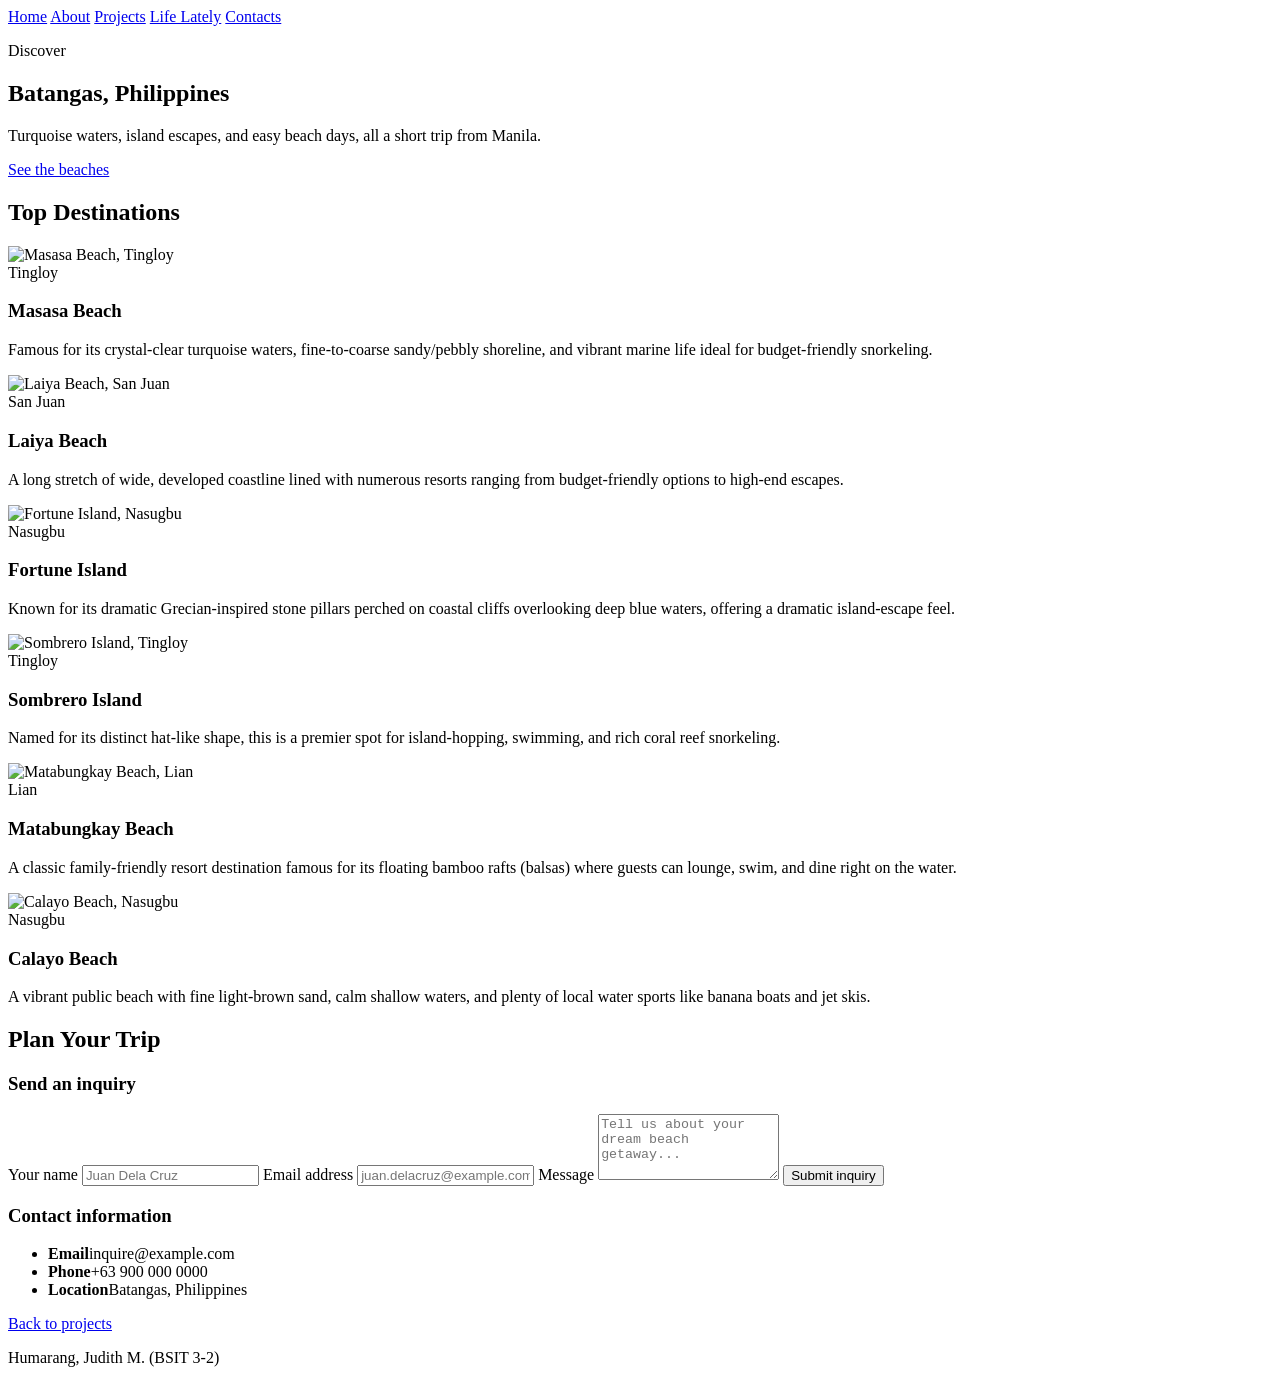
==== ACT JS/project2.html @ 57d0319b "Create project2.html" ====
<!DOCTYPE html>
<html lang="en">
<head>
  <meta charset="UTF-8">
  <meta name="viewport" content="width=device-width, initial-scale=1.0">
  <title>Discover Batangas | Judith</title>

  <link rel="preconnect" href="https://fonts.googleapis.com">
  <link href="https://fonts.googleapis.com/css2?family=Playfair+Display:ital,wght@0,500;0,600;1,500&family=Poppins:wght@300;400;500;600&display=swap" rel="stylesheet">
  <link rel="stylesheet" href="project2.css">
</head>
<body>

  <header class="header">
    <nav class="header__nav">
      <a href="index.html#home" class="nav-btn">Home</a>
      <a href="index.html#about" class="nav-btn">About</a>
      <a href="index.html#featured" class="nav-btn">Projects</a>
      <a href="index.html#life-lately" class="nav-btn">Life Lately</a>
      <a href="index.html#contacts" class="nav-btn">Contacts</a>
    </nav>
  </header>

  <section class="hero">
    <p class="eyebrow">Discover</p>
    <h1>Batangas, Philippines</h1>
    <p class="hero__desc">Turquoise waters, island escapes, and easy beach days, all a short trip from Manila.</p>
    <a href="#destinations" class="btn-pill btn-pill--solid">See the beaches</a>
  </section>

  <section class="destinations" id="destinations">
    <h2 class="section-title">Top Destinations</h2>
    <div class="spots">
      <article class="spot">
        <img src="masasa.jpg" alt="Masasa Beach, Tingloy">
        <div class="spot__body">
          <span class="place">Tingloy</span>
          <h3>Masasa Beach</h3>
          <p>Famous for its crystal-clear turquoise waters, fine-to-coarse sandy/pebbly shoreline, and vibrant marine life ideal for budget-friendly snorkeling.</p>
        </div>
      </article>

      <article class="spot">
        <img src="laiya.jpg" alt="Laiya Beach, San Juan">
        <div class="spot__body">
          <span class="place">San Juan</span>
          <h3>Laiya Beach</h3>
          <p>A long stretch of wide, developed coastline lined with numerous resorts ranging from budget-friendly options to high-end escapes.</p>
        </div>
      </article>

      <article class="spot">
        <img src="fortune.jpg" alt="Fortune Island, Nasugbu">
        <div class="spot__body">
          <span class="place">Nasugbu</span>
          <h3>Fortune Island</h3>
          <p>Known for its dramatic Grecian-inspired stone pillars perched on coastal cliffs overlooking deep blue waters, offering a dramatic island-escape feel.</p>
        </div>
      </article>

      <article class="spot">
        <img src="sombrero.jpg" alt="Sombrero Island, Tingloy">
        <div class="spot__body">
          <span class="place">Tingloy</span>
          <h3>Sombrero Island</h3>
          <p>Named for its distinct hat-like shape, this is a premier spot for island-hopping, swimming, and rich coral reef snorkeling.</p>
        </div>
      </article>

      <article class="spot">
        <img src="matabungkay.jpg" alt="Matabungkay Beach, Lian">
        <div class="spot__body">
          <span class="place">Lian</span>
          <h3>Matabungkay Beach</h3>
          <p>A classic family-friendly resort destination famous for its floating bamboo rafts (balsas) where guests can lounge, swim, and dine right on the water.</p>
        </div>
      </article>

      <article class="spot">
        <img src="calayo.jpg" alt="Calayo Beach, Nasugbu">
        <div class="spot__body">
          <span class="place">Nasugbu</span>
          <h3>Calayo Beach</h3>
          <p>A vibrant public beach with fine light-brown sand, calm shallow waters, and plenty of local water sports like banana boats and jet skis.</p>
        </div>
      </article>
    </div>
  </section>

  <section class="plan" id="contact">
    <h2 class="section-title">Plan Your Trip</h2>

    <div class="plan__grid">
      <form class="plan__form" id="inquiry">
        <h3>Send an inquiry</h3>

        <label for="name">Your name</label>
        <input type="text" id="name" required placeholder="Juan Dela Cruz">

        <label for="email">Email address</label>
        <input type="email" id="email" required placeholder="juan.delacruz@example.com">

        <label for="message">Message</label>
        <textarea id="message" rows="4" required placeholder="Tell us about your dream beach getaway..."></textarea>

        <button type="submit" class="btn-pill btn-pill--solid">Submit inquiry</button>
        <p class="form-note" id="form-note" role="status"></p>
      </form>

      <div class="plan__info">
        <h3>Contact information</h3>
        <ul>
          <li><strong>Email</strong><span>inquire@example.com</span></li>
          <li><strong>Phone</strong><span>+63 900 000 0000</span></li>
          <li><strong>Location</strong><span>Batangas, Philippines</span></li>
        </ul>
        <a href="index.html#featured" class="btn-pill btn-pill--ghost">Back to projects</a>
      </div>
    </div>
  </section>

  <footer class="footer">
    <p>Humarang, Judith M. (BSIT 3-2)</p>
  </footer>

  <script>
    document.getElementById('inquiry').addEventListener('submit', function (e) {
      e.preventDefault();
      document.getElementById('form-note').textContent = 'Thanks! Your inquiry was noted. We’ll get back to you soon.';
      e.target.reset();
    });
  </script>
</body>
</html>
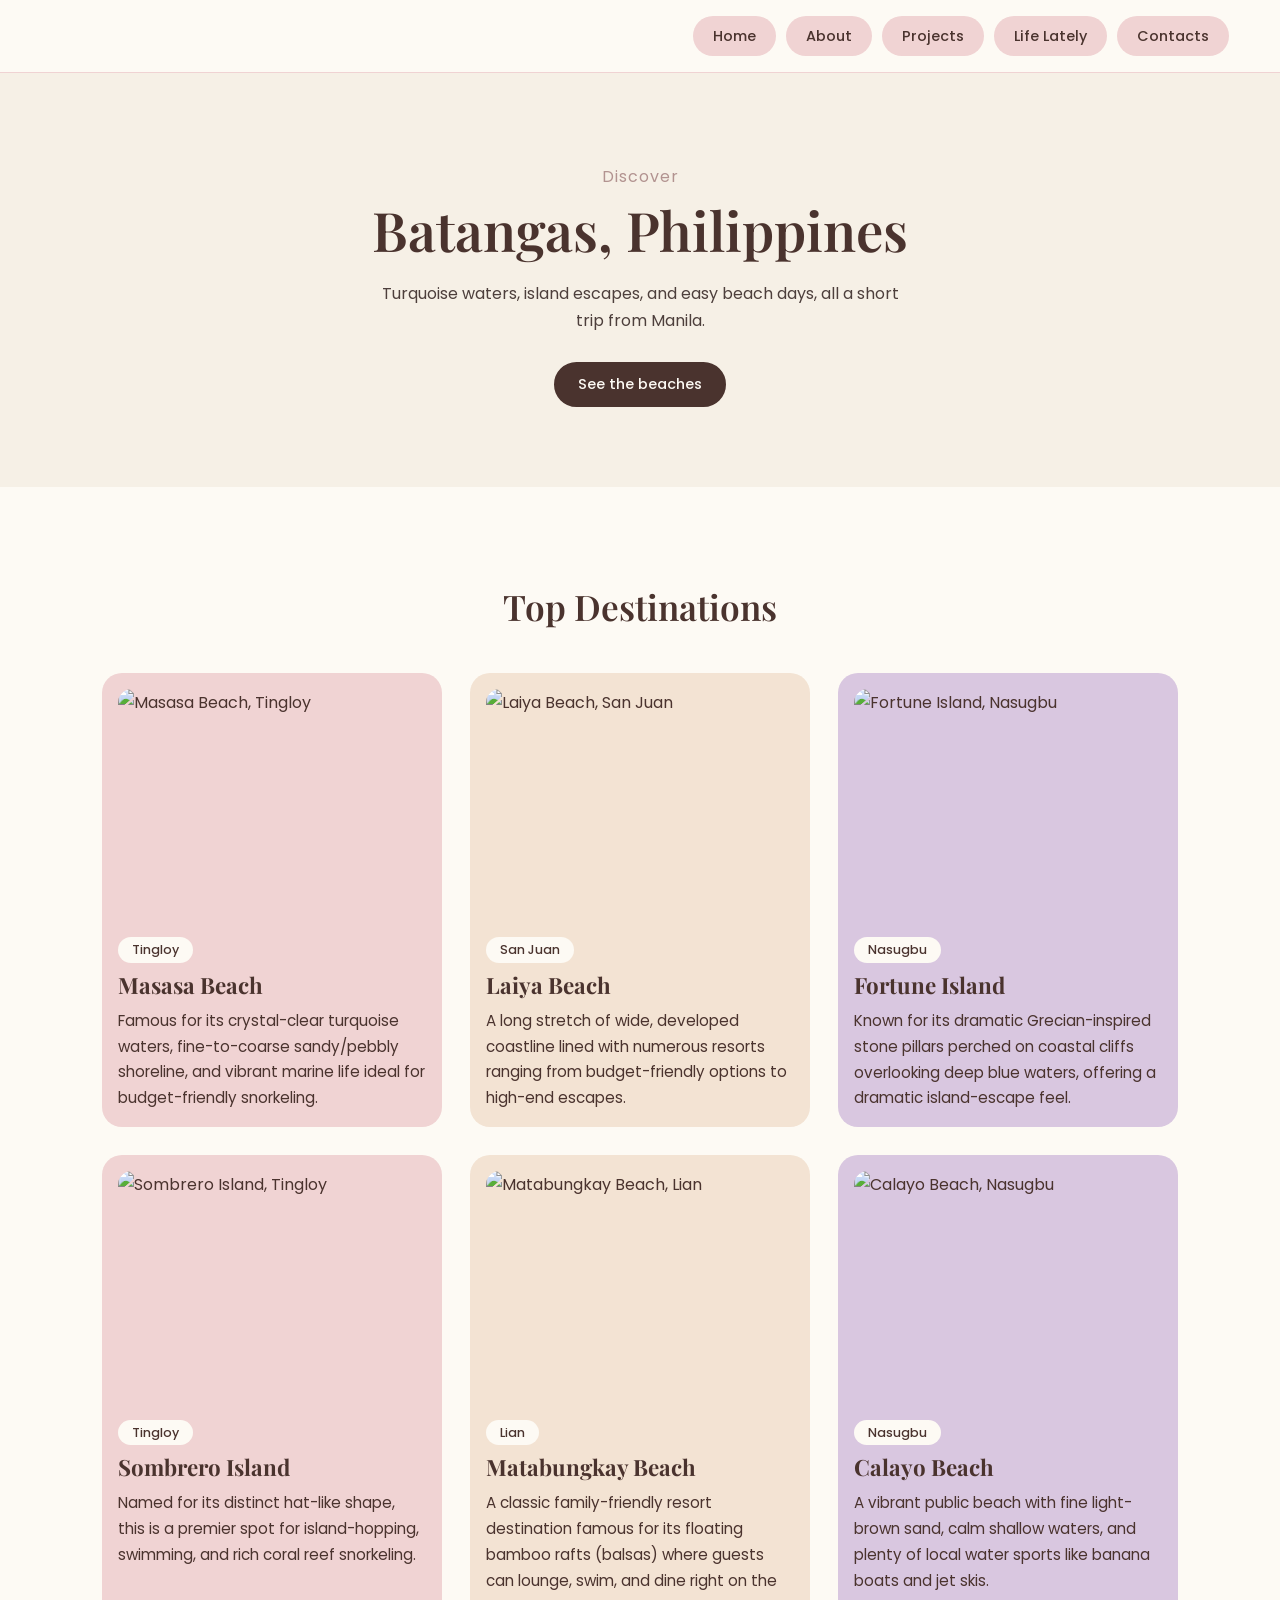
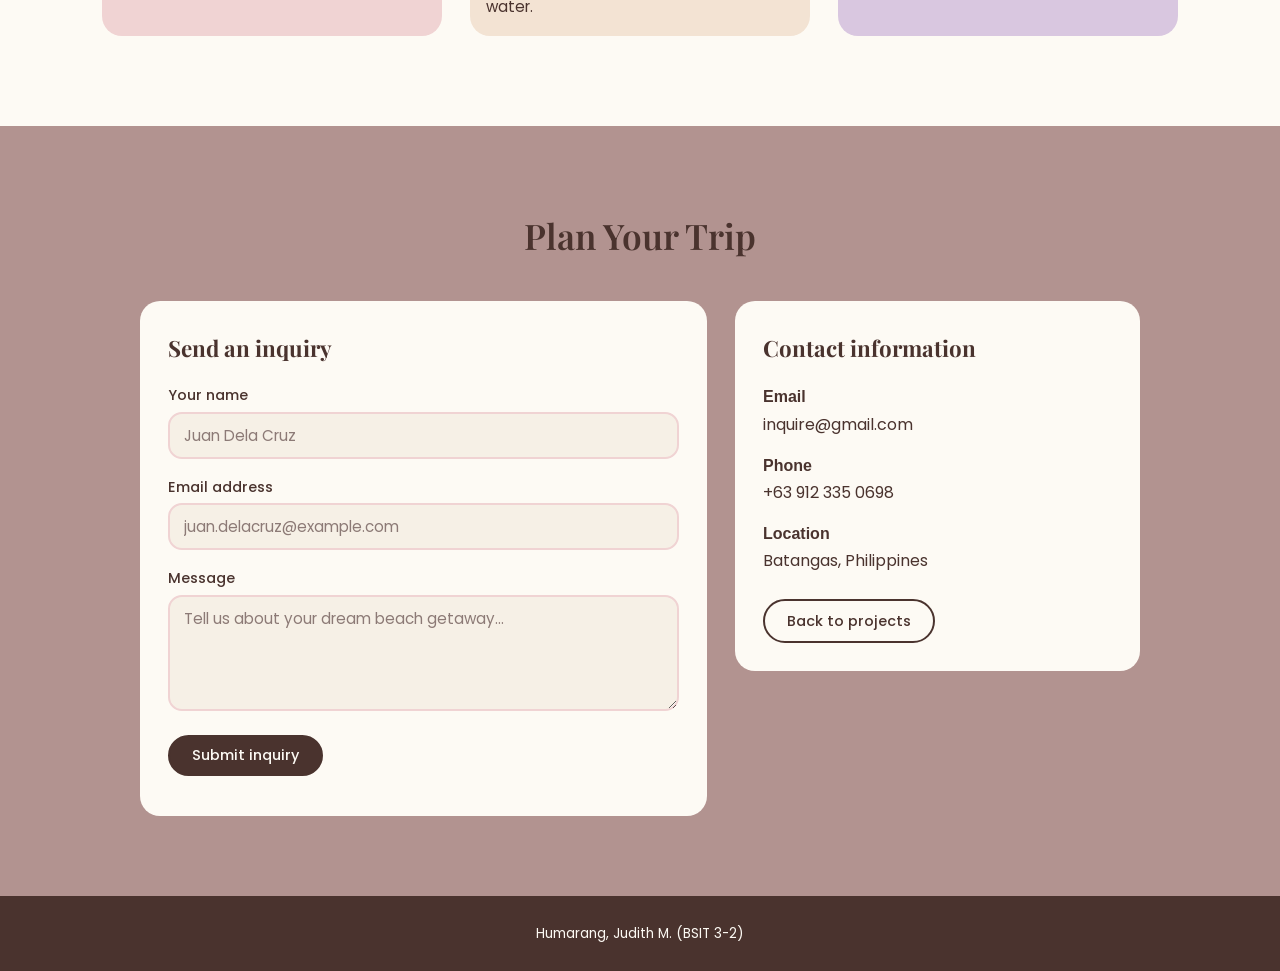
==== commit 7f37dd82: "Update project2.html" ====
--- a/ACT JS/project2.html
+++ b/ACT JS/project2.html
@@ -110,8 +110,8 @@
       <div class="plan__info">
         <h3>Contact information</h3>
         <ul>
-          <li><strong>Email</strong><span>inquire@example.com</span></li>
-          <li><strong>Phone</strong><span>+63 900 000 0000</span></li>
+          <li><strong>Email</strong><span>inquire@gmail.com</span></li>
+          <li><strong>Phone</strong><span>+63 912 335 0698</span></li>
           <li><strong>Location</strong><span>Batangas, Philippines</span></li>
         </ul>
         <a href="index.html#featured" class="btn-pill btn-pill--ghost">Back to projects</a>
--- a/ACT JS/project2.css
+++ b/ACT JS/project2.css
@@ -0,0 +1,141 @@
+/* project2.css - Discover Batangas */
+:root {
+  --cream: #f6f0e6;
+  --paper: #fdfaf4;
+  --mauve: #b29390;
+  --brown: #4a332e;
+  --pink: #f0d3d3;
+  --beige: #f3e3d3;
+  --lilac: #d9c7e0;
+}
+
+* { margin: 0; padding: 0; box-sizing: border-box; }
+
+html { scroll-behavior: smooth; scroll-padding-top: 90px; }
+
+body {
+  font-family: 'Poppins', sans-serif;
+  color: var(--brown);
+  background: var(--paper);
+  line-height: 1.7;
+}
+
+h1, h2, h3 { font-family: 'Playfair Display', serif; }
+img { max-width: 100%; display: block; }
+
+/* header */
+.header {
+  position: sticky; top: 0; z-index: 100;
+  display: flex; align-items: center; justify-content: flex-end;
+  padding: 16px 4%;
+  background: rgba(253, 250, 244, 0.95);
+  backdrop-filter: blur(8px);
+  border-bottom: 1px solid var(--pink);
+}
+.header__nav { display: flex; flex-wrap: wrap; justify-content: flex-end; gap: 10px; }
+.nav-btn {
+  display: inline-block; background: var(--pink); color: var(--brown);
+  text-decoration: none; padding: 8px 20px; border-radius: 50px;
+  font-size: 0.9rem; font-weight: 500;
+  transition: transform 0.2s, background 0.2s, color 0.2s;
+}
+.nav-btn:hover { background: var(--brown); color: var(--paper); transform: translateY(-2px); }
+
+/* hero */
+.hero {
+  background: var(--cream);
+  text-align: center;
+  padding: 90px 8% 80px;
+}
+.eyebrow { font-size: 1rem; color: var(--mauve); letter-spacing: 1px; margin-bottom: 6px; }
+.hero h1 { font-size: 3.4rem; font-weight: 600; line-height: 1.2; margin-bottom: 18px; }
+.hero__desc { max-width: 520px; margin: 0 auto 28px; color: #4d3f3c; }
+
+/* buttons */
+.btn-pill {
+  display: inline-block; text-decoration: none; cursor: pointer;
+  font-family: inherit; font-size: 0.9rem; font-weight: 500;
+  padding: 8px 22px; border-radius: 50px; border: 2px solid var(--brown);
+  transition: background 0.2s, color 0.2s;
+}
+.btn-pill--solid { background: var(--brown); color: var(--paper); }
+.btn-pill--solid:hover { background: transparent; color: var(--brown); }
+.btn-pill--ghost { background: transparent; color: var(--brown); }
+.btn-pill--ghost:hover { background: var(--brown); color: var(--paper); }
+.btn-pill:focus-visible, .nav-btn:focus-visible,
+input:focus-visible, textarea:focus-visible { outline: 3px solid var(--mauve); outline-offset: 3px; }
+
+/* titles */
+.section-title { font-size: 2.2rem; font-weight: 600; text-align: center; margin-bottom: 36px; }
+
+/* destinations */
+.destinations { padding: 90px 8%; background: var(--paper); }
+.spots {
+  max-width: 1200px; margin: 0 auto;
+  display: grid; grid-template-columns: repeat(3, minmax(0, 1fr));
+  gap: 28px;
+}
+.spot {
+  display: flex; flex-direction: column;
+  padding: 16px; border-radius: 20px;
+  transition: transform 0.25s, box-shadow 0.25s;
+}
+.spot:nth-child(3n+1) { background: var(--pink); }
+.spot:nth-child(3n+2) { background: var(--beige); }
+.spot:nth-child(3n)   { background: var(--lilac); }
+.spot:hover { transform: translateY(-5px); box-shadow: 0 10px 24px rgba(74, 51, 46, 0.10); }
+.spot img { width: 100%; aspect-ratio: 4 / 3; object-fit: cover; border-radius: 14px; margin-bottom: 16px; }
+.place {
+  display: inline-block; background: var(--paper);
+  font-size: 0.78rem; font-weight: 500; padding: 2px 14px; border-radius: 50px; margin-bottom: 8px;
+}
+.spot h3 { font-size: 1.4rem; line-height: 1.3; margin-bottom: 8px; }
+.spot p { font-size: 0.95rem; }
+
+/* plan your trip */
+.plan { background: var(--mauve); padding: 80px 8%; }
+.plan__grid {
+  max-width: 1000px; margin: 0 auto;
+  display: grid; grid-template-columns: 1.4fr 1fr; gap: 28px; align-items: start;
+}
+.plan__form, .plan__info { background: var(--paper); border-radius: 20px; padding: 28px; }
+.plan h3 { font-size: 1.4rem; margin-bottom: 16px; }
+.plan label { display: block; font-size: 0.9rem; font-weight: 500; margin-bottom: 4px; }
+.plan input, .plan textarea {
+  width: 100%; font-family: inherit; font-size: 0.95rem; color: var(--brown);
+  background: var(--cream); border: 2px solid var(--pink); border-radius: 14px;
+  padding: 10px 14px; margin-bottom: 16px;
+}
+.plan textarea { resize: vertical; }
+.plan input::placeholder, .plan textarea::placeholder { color: #8c7a76; }
+.form-note { margin-top: 12px; font-size: 0.9rem; }
+.plan__info ul { list-style: none; margin-bottom: 24px; }
+.plan__info li { margin-bottom: 14px; }
+.plan__info strong { display: block; }
+
+/* footer */
+.footer { text-align: center; padding: 26px 8%; background: var(--brown); color: var(--paper); font-size: 0.85rem; }
+
+/* responsive */
+@media (max-width: 1000px) {
+  .spots { grid-template-columns: repeat(2, minmax(0, 1fr)); }
+}
+@media (max-width: 768px) {
+  .header { padding: 12px 4%; }
+  .header__nav { gap: 8px; }
+  .nav-btn { padding: 7px 13px; font-size: 0.8rem; }
+  .hero { padding: 60px 6% 50px; }
+  .hero h1 { font-size: 2.4rem; }
+  .destinations, .plan { padding: 60px 6%; }
+  .section-title { font-size: 1.9rem; }
+  .plan__grid { grid-template-columns: 1fr; }
+}
+@media (max-width: 600px) {
+  .spots { grid-template-columns: 1fr; }
+}
+@media (max-width: 480px) {
+  .nav-btn { padding: 7px 10px; font-size: 0.75rem; }
+}
+@media (prefers-reduced-motion: reduce) {
+  .spot, .nav-btn, .btn-pill { transition: none; }
+}
